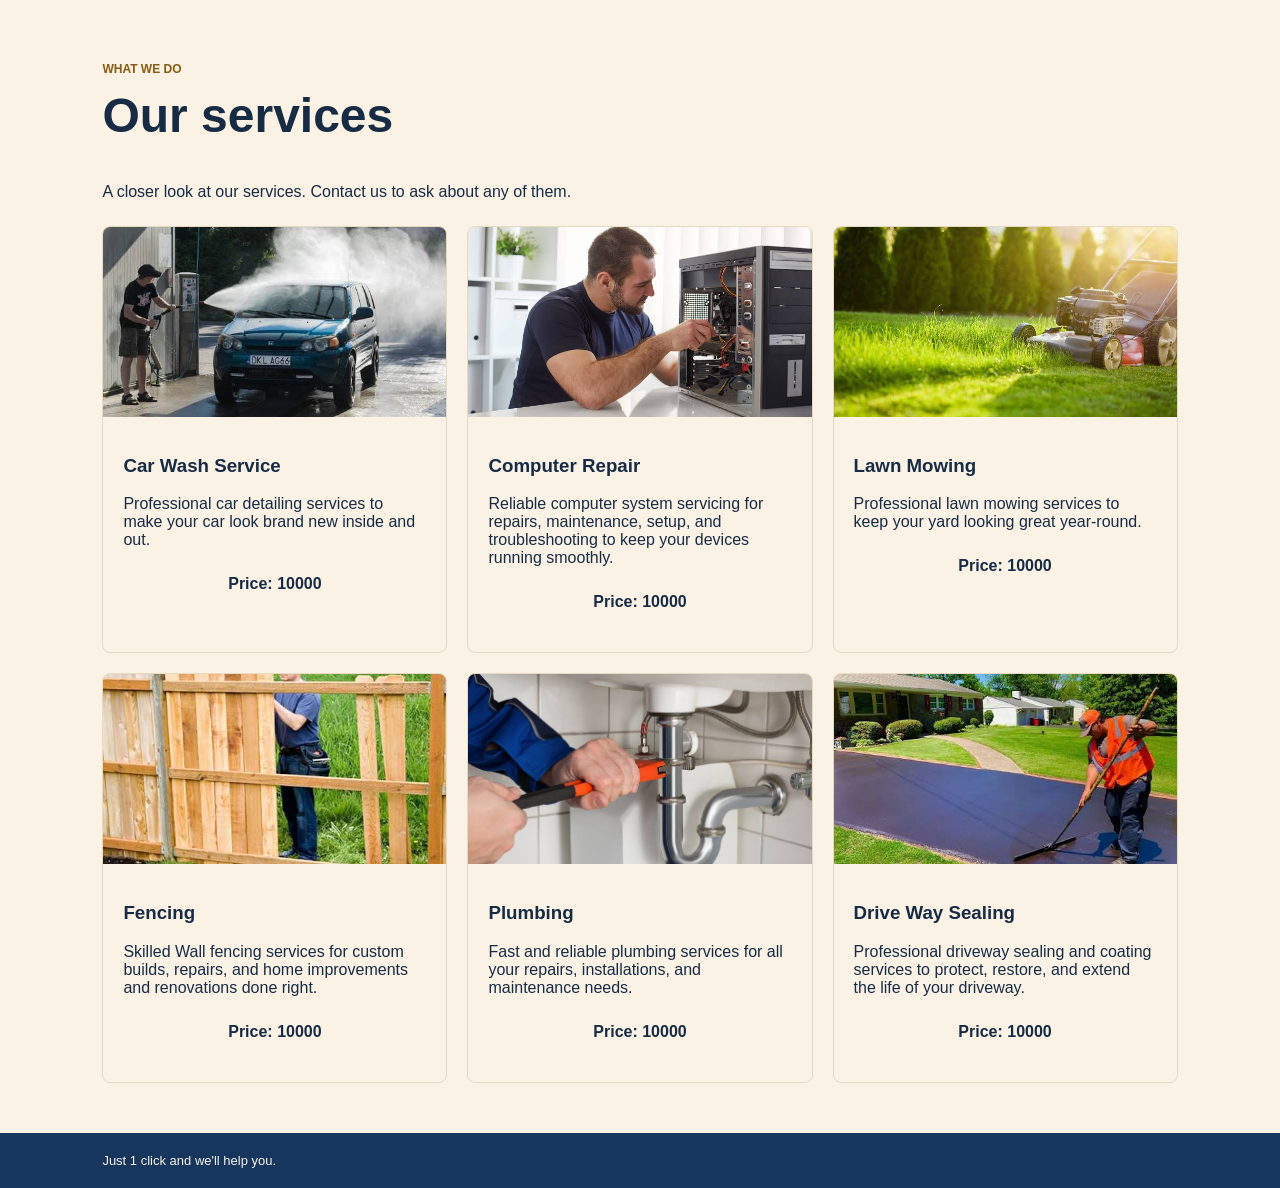
==== services.html @ e7a45017 "initial" ====
<!doctype html>
<html>
  <head>
    <meta charset="UTF-8">
    <meta name="viewport" content="width=device-width, initial-scale=1.0">
    <link rel="icon" href="images/Blue One Tap Icon.png" sizes="any">
    <title>Services - 1TapServices</title>
    <link rel="stylesheet" href="styles.css" />
  </head>
  <body>

    <section class="section white">
      <p class="small-title">What we do</p>
      <h1>Our services</h1>
      <p>A closer look at our services. Contact us to ask about any of them.</p>

      <div class="cards">
        <div class="card">
          <img src="images/carwash.jpg" alt="Car wash service" />
          <div class="card-text">
            <h3>Car Wash Service</h3>
            <p>
              Professional car detailing services to make your car look brand
              new inside and out.
            </p>
            <p class="price">Price: 10000</p>
          </div>
        </div>

        <div class="card">
          <img src="images/computer.jpg" alt="Computer repair service" />
          <div class="card-text">
            <h3>Computer Repair</h3>
            <p>
              Reliable computer system servicing for repairs, maintenance,
              setup, and troubleshooting to keep your devices running smoothly.
            </p>
            <p class="price">Price: 10000</p>
          </div>
        </div>

        <div class="card">
          <img src="images/mowing.jpg" alt="Lawn mowing service" />
          <div class="card-text">
            <h3>Lawn Mowing</h3>
            <p>
              Professional lawn mowing services to keep your yard looking great
              year-round.
            </p>
            <p class="price">Price: 10000</p>
          </div>
        </div>

        <div class="card">
          <img src="images/fencing.jpg" alt="Fencing service" />
          <div class="card-text">
            <h3>Fencing</h3>
            <p>
              Skilled Wall fencing services for custom builds, repairs, and home
              improvements and renovations done right.
            </p>
            <p class="price">Price: 10000</p>
          </div>
        </div>

        <div class="card">
          <img src="images/plumbing.jpg" alt="Plumbing service" />
          <div class="card-text">
            <h3>Plumbing</h3>
            <p>
              Fast and reliable plumbing services for all your repairs,
              installations, and maintenance needs.
            </p>
            <p class="price">Price: 10000</p>
          </div>
        </div>

        <div class="card">
          <img src="images/sealing.jpg" alt="Driveway sealing service" />
          <div class="card-text">
            <h3>Drive Way Sealing</h3>
            <p>
              Professional driveway sealing and coating services to protect,
              restore, and extend the life of your driveway.
            </p>
            <p class="price">Price: 10000</p>
          </div>
        </div>
      </div>
    </section>

    <footer>
      <p>Just 1 click and we'll help you.</p>
    </footer>
  </body>
</html>
---- styles.css ----
body {
  margin: 0;
  font-family: Arial, sans-serif;
  color: #172b45;
  background: #f9f2e5;
}

a {
  color: inherit;
}

img {
  width: 100%;
}

h1 {
  margin-top: 0;
  font-size: 48px;
}

h2 {
  font-size: 32px;
}

header {
  display: flex;
  justify-content: space-between;
  align-items: center;
  padding: 16px 8%;
  border-bottom: 10px solid #e6dac2;
}

.siteHeader {
  position: sticky;
  top: 0;
  z-index: 1000;
  display: flex;
  align-items: center;
  justify-content: space-between;
  gap: 24px;
  padding: 16px 5%;
  background: #ffffff;
  box-shadow: 0 2px 10px rgba(0, 0, 0, 0.08);
}

.brand {
  font-size: 22px;
  font-weight: bold;
  text-decoration: none;
}

.brand:hover{
  transition: 0.5s;
  color: #f2b544;
}

nav a {
  margin-left: 20px;
  font-weight: bold;
  color: #586779;
  text-decoration: none;
}

nav a:hover {
  transform: scale(1.0);
  transition: 0.4s ease-in-out;
  color: #f2b544;
}

nav a.active {
  color: #17365d;
  border-bottom: 3px solid #f2b544;
}

.section {
  padding: 50px 8%;
}

.hero {
  display: flex;
  align-items: center;
  gap: 40px;
  padding: 60px 8%;
}

.hero-text,
.hero-image {
  flex: 1;
}

.hero-image img {
  width: 100%;
  max-width: 100%x;
  height: auto;
  object-fit: contain;
  border: 8px solid #17365d;
}

.small-title {
  font-size: 12px;
  font-weight: bold;
  color: #895b12;
  text-transform: uppercase;
}

.button {
  display: inline-block;
  padding: 12px 20px;
  color: white;
  background: #17365d;
  font-weight: bold;
  border-radius: 20px;
  justify-content: center;
}

.button:hover {
  transform: scale(1.1);
  transition: 0.4s ease-in-out;
}

.navy {
  color: white;
  background: #17365d;
}

.navy .small-title {
  color: #f2b544;
}

.white {
  background: #f9f2e5;
}
.yellow {
  background: #f8e6b4;
}

.cards {
  display: grid;
  grid-template-columns: 1fr 1fr 1fr;
  gap: 20px;
  margin-top: 25px;
}

.card {
  color: #172b45;
  background: #f9f2e5;
  border: 1px solid #e6dac2;
  border-radius: 8px;
  overflow: hidden;
  cursor: pointer;
  transition: all 0.3s ease;
}

.card:hover {
  transform: translateY(-5px);
  box-shadow: 0 5px 15px rgba(0, 0, 0, 0.15);
}

.card img {
  height: 190px;
  object-fit: cover;
}

.card-text {
  padding: 15px 20px;
}

.badge {
  display: inline-block;
  padding: 5px 8px;
  font-size: 12px;
  font-weight: bold;
  color: #17365d;
  background: #f2b544;
}

.price {
  font-weight: bold;
  text-align: center;
  padding: 10px 20px;
  cursor: pointer;
}

.price:hover {
  color: #17365d;
  background: #f2b544;
  border: 2px solid #17365d;
  border-radius: 10;
  transform: scale(1.05);
}

.ceos,
.contact {
  display: flex;
  gap: 40px;
}

.ceo img {
  width: 220px;
  height: 220px;
  object-fit: cover;
}

.map {
  flex: 2;
  height: 340px;
  border: 0;
}

footer {
  display: flex;
  justify-content: space-between;
  padding: 20px 8%;
  font-size: 13px;
  color: #f9f2e5;
  background: #17365d;
}

footer p {
  margin: 0;
}

@media (max-width: 700px) {
  header,
  .hero,
  .contact,
  .ceos,
  footer {
    flex-direction: column;
  }
  .cards {
    grid-template-columns: 1fr;
  }
}

.responsiveFrame {
    display: block;
    width: 100%;
    height: 100vh;
    border: none;
}

.mainPage{
  margin: 0;
  overflow: hidden;
}
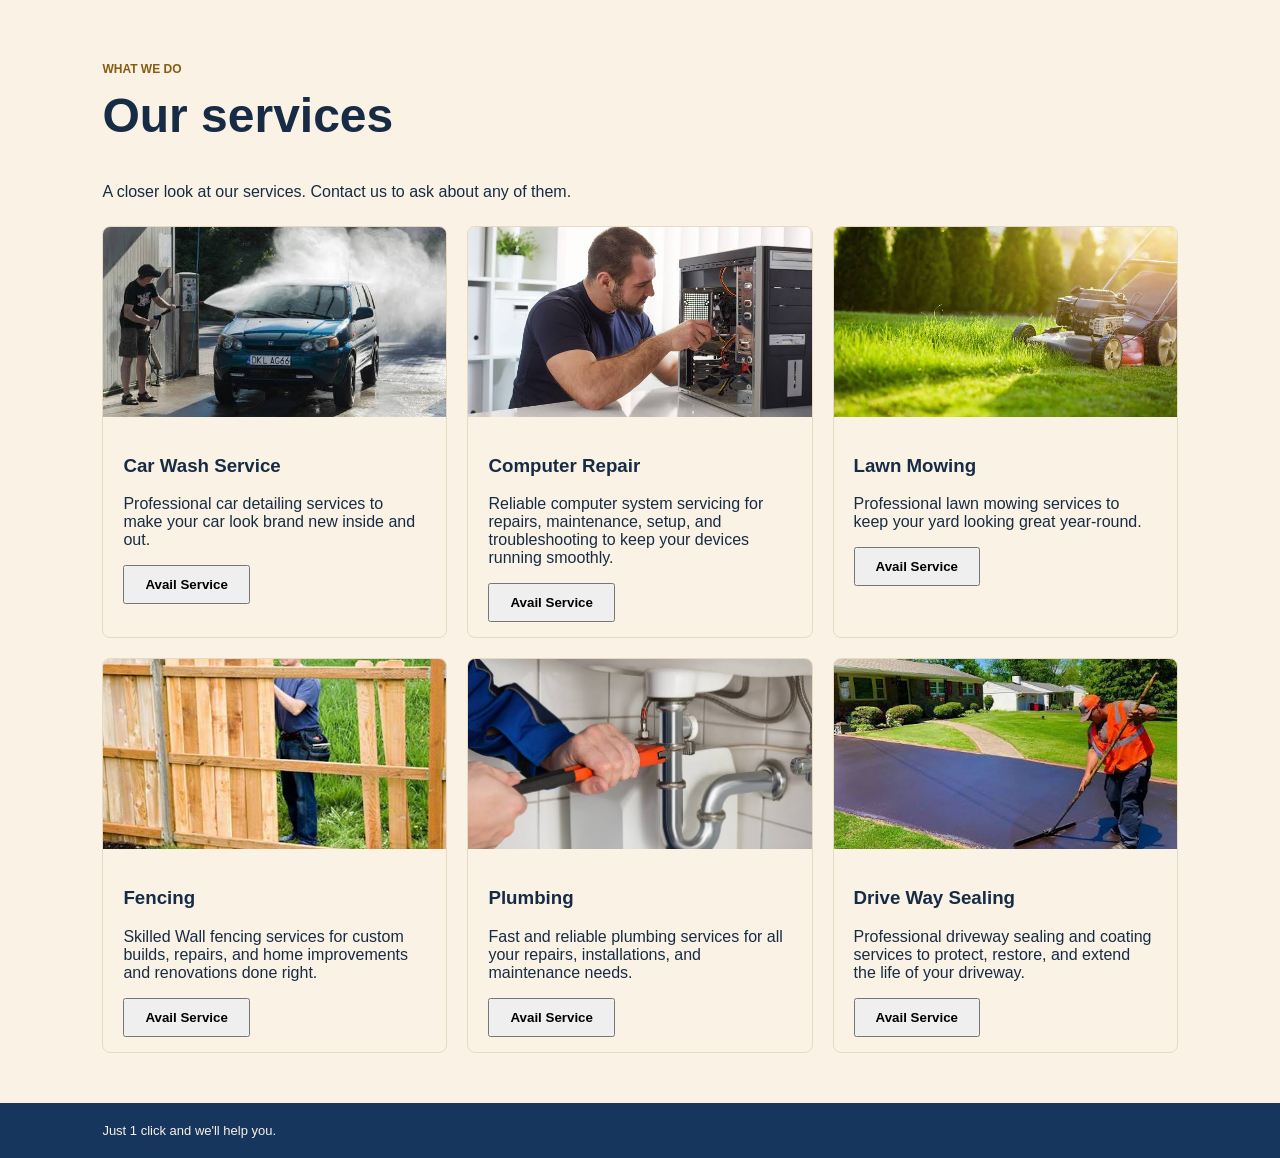
==== commit c2e296d2: "Update services.html" ====
--- a/services.html
+++ b/services.html
@@ -23,7 +23,7 @@
               Professional car detailing services to make your car look brand
               new inside and out.
             </p>
-            <p class="price">Price: 10000</p>
+           <button class="price">Avail Service</button>
           </div>
         </div>
 
@@ -35,7 +35,7 @@
               Reliable computer system servicing for repairs, maintenance,
               setup, and troubleshooting to keep your devices running smoothly.
             </p>
-            <p class="price">Price: 10000</p>
+           <button class="price">Avail Service</button>
           </div>
         </div>
 
@@ -47,7 +47,7 @@
               Professional lawn mowing services to keep your yard looking great
               year-round.
             </p>
-            <p class="price">Price: 10000</p>
+          <button class="price">Avail Service</button>
           </div>
         </div>
 
@@ -59,7 +59,7 @@
               Skilled Wall fencing services for custom builds, repairs, and home
               improvements and renovations done right.
             </p>
-            <p class="price">Price: 10000</p>
+           <button class="price">Avail Service</button>
           </div>
         </div>
 
@@ -71,7 +71,7 @@
               Fast and reliable plumbing services for all your repairs,
               installations, and maintenance needs.
             </p>
-            <p class="price">Price: 10000</p>
+           <button class="price">Avail Service</button>
           </div>
         </div>
 
@@ -83,7 +83,7 @@
               Professional driveway sealing and coating services to protect,
               restore, and extend the life of your driveway.
             </p>
-            <p class="price">Price: 10000</p>
+           <button class="price">Avail Service</button>
           </div>
         </div>
       </div>
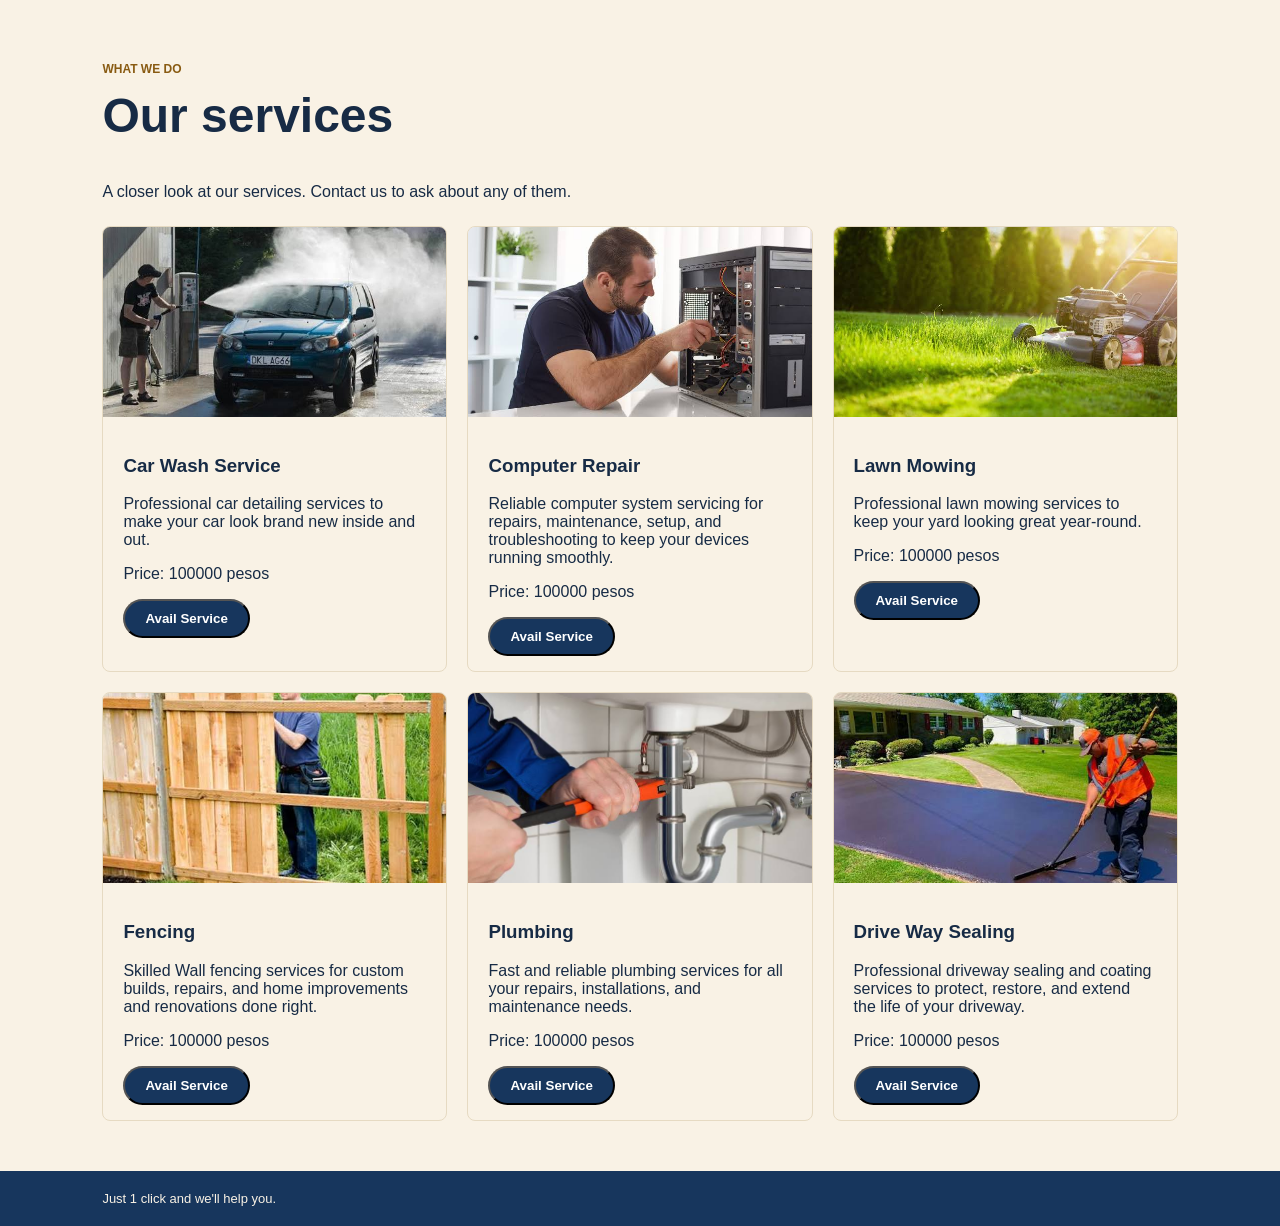
==== commit 93be99ec: "Add price information to various service listings" ====
--- a/services.html
+++ b/services.html
@@ -23,6 +23,7 @@
               Professional car detailing services to make your car look brand
               new inside and out.
             </p>
+            <p>Price: 100000 pesos</p>
            <button class="price">Avail Service</button>
           </div>
         </div>
@@ -35,6 +36,7 @@
               Reliable computer system servicing for repairs, maintenance,
               setup, and troubleshooting to keep your devices running smoothly.
             </p>
+            <p>Price: 100000 pesos</p>
            <button class="price">Avail Service</button>
           </div>
         </div>
@@ -47,6 +49,7 @@
               Professional lawn mowing services to keep your yard looking great
               year-round.
             </p>
+            <p>Price: 100000 pesos</p>
           <button class="price">Avail Service</button>
           </div>
         </div>
@@ -59,6 +62,7 @@
               Skilled Wall fencing services for custom builds, repairs, and home
               improvements and renovations done right.
             </p>
+            <p>Price: 100000 pesos</p>
            <button class="price">Avail Service</button>
           </div>
         </div>
@@ -71,6 +75,7 @@
               Fast and reliable plumbing services for all your repairs,
               installations, and maintenance needs.
             </p>
+            <p>Price: 100000 pesos</p>
            <button class="price">Avail Service</button>
           </div>
         </div>
@@ -83,6 +88,7 @@
               Professional driveway sealing and coating services to protect,
               restore, and extend the life of your driveway.
             </p>
+            <p>Price: 100000 pesos</p>
            <button class="price">Avail Service</button>
           </div>
         </div>
--- a/styles.css
+++ b/styles.css
@@ -175,7 +175,12 @@
 }
 
 .price {
-  font-weight: bold;
+  display: inline-block;
+  padding: 12px 20px;
+  color: white;
+  background: #17365d;
+  font-weight: bold;
+  border-radius: 20px;
   text-align: center;
   padding: 10px 20px;
   cursor: pointer;
@@ -187,6 +192,7 @@
   border: 2px solid #17365d;
   border-radius: 10;
   transform: scale(1.05);
+  transition: 0.3s ease-in-out;
 }
 
 .ceos,
